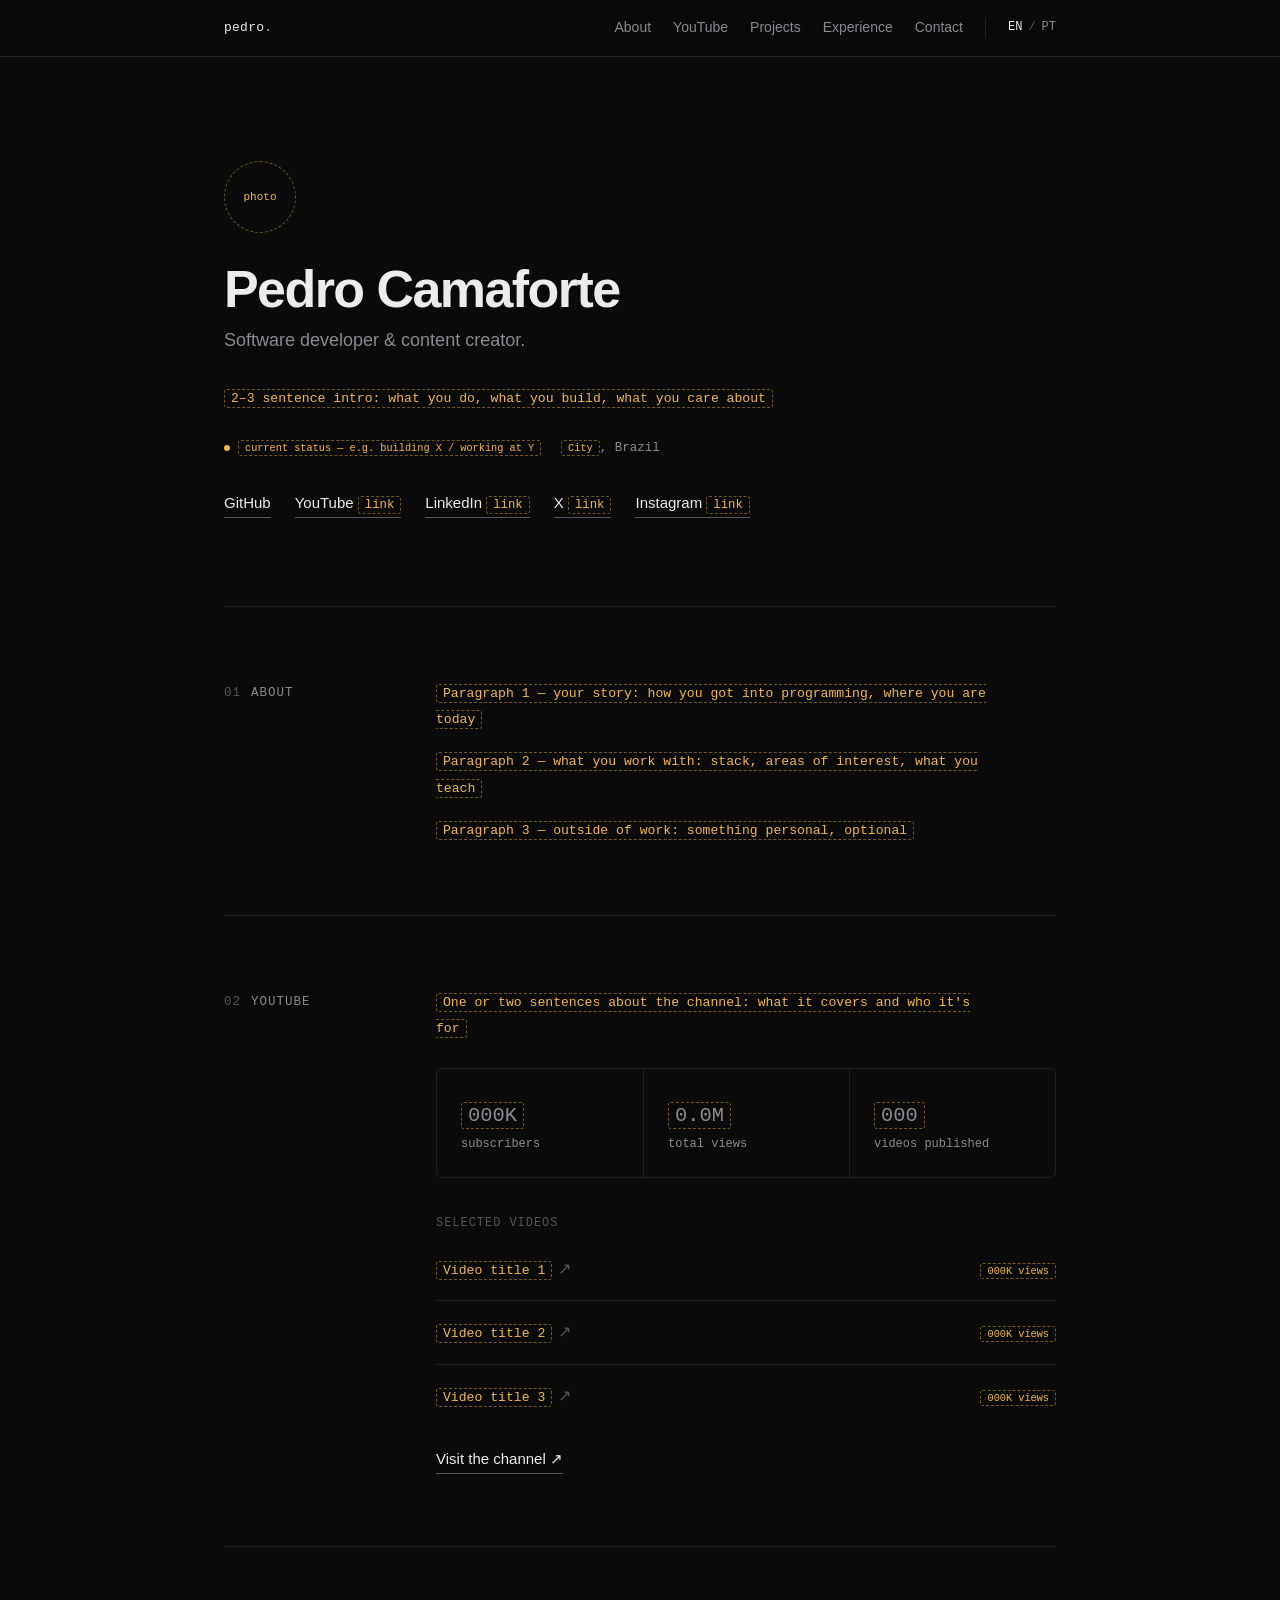
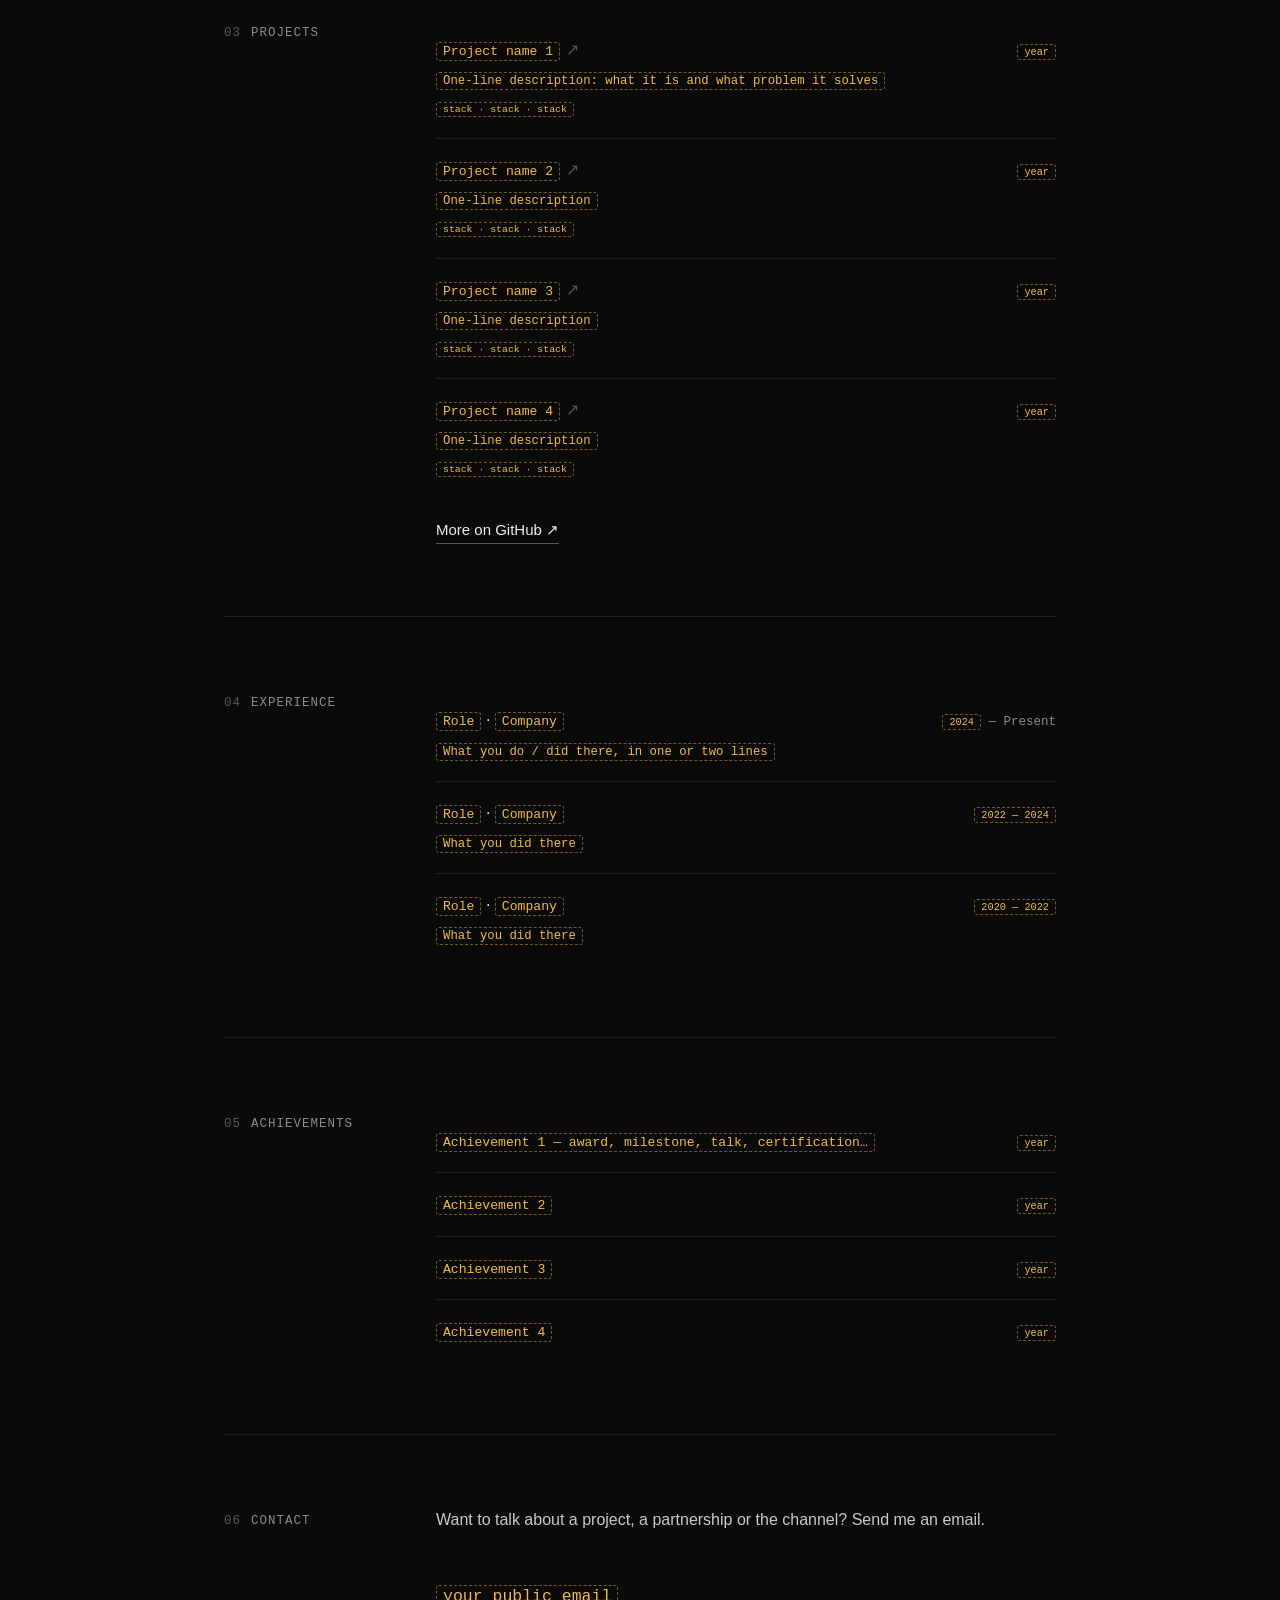
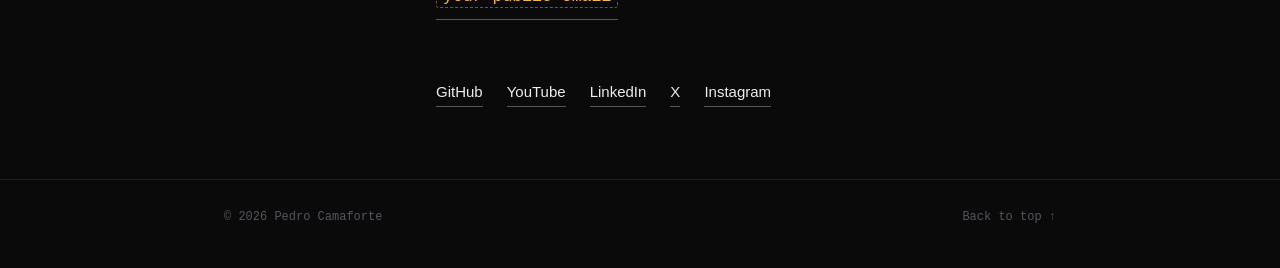
==== index.html @ e50ce489 "Add bilingual personal site skeleton (EN default, PT at /pt/) Static HTML + CSS, dark minimal theme," ====
<!doctype html>
<html lang="en">
<head>
  <meta charset="utf-8">
  <meta name="viewport" content="width=device-width, initial-scale=1">
  <script>
    // https://pedrocamaforte.com/?lang=pt  ->  /pt/
    if (new URLSearchParams(location.search).get('lang') === 'pt') location.replace('/pt/');
  </script>
  <title>Pedro Camaforte — Software developer &amp; content creator</title>
  <meta name="description" content="Pedro Camaforte — software developer and content creator. Projects, YouTube channel, experience and achievements.">
  <meta name="theme-color" content="#0a0a0b">
  <link rel="canonical" href="https://pedrocamaforte.com/">
  <link rel="alternate" hreflang="en" href="https://pedrocamaforte.com/">
  <link rel="alternate" hreflang="pt-BR" href="https://pedrocamaforte.com/pt/">
  <link rel="alternate" hreflang="x-default" href="https://pedrocamaforte.com/">
  <meta property="og:type" content="website">
  <meta property="og:url" content="https://pedrocamaforte.com/">
  <meta property="og:title" content="Pedro Camaforte">
  <meta property="og:description" content="Software developer and content creator.">
  <!-- TODO: og:image (1200x630) -> assets/og.png -->
  <link rel="icon" href="assets/favicon.svg" type="image/svg+xml">
  <link rel="stylesheet" href="assets/style.css">
</head>
<body>

<header class="site-header">
  <div class="wrap">
    <a class="brand" href="#top">pedro<span>.</span></a>
    <nav class="nav" aria-label="Main">
      <a href="#about">About</a>
      <a href="#youtube">YouTube</a>
      <a href="#projects">Projects</a>
      <a href="#experience">Experience</a>
      <a href="#contact">Contact</a>
      <span class="lang" aria-label="Language">
        <a href="./" aria-current="true" hreflang="en">EN</a>/<a href="pt/" hreflang="pt-BR" lang="pt-BR">PT</a>
      </span>
    </nav>
  </div>
</header>

<main class="wrap" id="top">

  <!-- ================= HERO ================= -->
  <section class="hero">
    <!-- TODO: trocar pelo <img class="avatar" src="assets/pedro.jpg" alt="Pedro Camaforte" width="72" height="72"> -->
    <div class="avatar ph-box" aria-hidden="true">photo</div>

    <h1>Pedro Camaforte</h1>
    <p class="role">Software developer &amp; content creator.</p>

    <div class="bio">
      <p><span class="ph">2–3 sentence intro: what you do, what you build, what you care about</span></p>
    </div>

    <p class="meta">
      <span><span class="dot"></span><span class="ph">current status — e.g. building X / working at Y</span></span>
      <span><span class="ph">City</span>, Brazil</span>
    </p>

    <p class="links">
      <a href="https://github.com/pedro-camaforte" rel="me noopener" target="_blank">GitHub</a>
      <a href="#" rel="me noopener" target="_blank">YouTube <span class="ph">link</span></a>
      <a href="#" rel="me noopener" target="_blank">LinkedIn <span class="ph">link</span></a>
      <a href="#" rel="me noopener" target="_blank">X <span class="ph">link</span></a>
      <a href="#" rel="me noopener" target="_blank">Instagram <span class="ph">link</span></a>
    </p>
  </section>

  <!-- ================= ABOUT ================= -->
  <section class="section" id="about">
    <h2><span class="n">01</span>About</h2>
    <div class="lead">
      <p><span class="ph">Paragraph 1 — your story: how you got into programming, where you are today</span></p>
      <p><span class="ph">Paragraph 2 — what you work with: stack, areas of interest, what you teach</span></p>
      <p><span class="ph">Paragraph 3 — outside of work: something personal, optional</span></p>
    </div>
  </section>

  <!-- ================= YOUTUBE ================= -->
  <section class="section" id="youtube">
    <h2><span class="n">02</span>YouTube</h2>
    <div>
      <p class="lead"><span class="ph">One or two sentences about the channel: what it covers and who it's for</span></p>

      <div class="stats">
        <div class="stat"><b><span class="ph">000K</span></b><span>subscribers</span></div>
        <div class="stat"><b><span class="ph">0.0M</span></b><span>total views</span></div>
        <div class="stat"><b><span class="ph">000</span></b><span>videos published</span></div>
      </div>

      <h3 class="sub">Selected videos</h3>
      <ul class="rows">
        <li><a class="row" href="#" target="_blank" rel="noopener">
          <span class="title"><span class="ph">Video title 1</span><span class="arrow">↗</span></span>
          <span class="side"><span class="ph">000K views</span></span>
        </a></li>
        <li><a class="row" href="#" target="_blank" rel="noopener">
          <span class="title"><span class="ph">Video title 2</span><span class="arrow">↗</span></span>
          <span class="side"><span class="ph">000K views</span></span>
        </a></li>
        <li><a class="row" href="#" target="_blank" rel="noopener">
          <span class="title"><span class="ph">Video title 3</span><span class="arrow">↗</span></span>
          <span class="side"><span class="ph">000K views</span></span>
        </a></li>
      </ul>

      <a class="more" href="#" target="_blank" rel="noopener">Visit the channel ↗</a>
    </div>
  </section>

  <!-- ================= PROJECTS ================= -->
  <section class="section" id="projects">
    <h2><span class="n">03</span>Projects</h2>
    <div>
      <ul class="rows">
        <li><a class="row" href="#" target="_blank" rel="noopener">
          <span class="title"><span class="ph">Project name 1</span><span class="arrow">↗</span></span>
          <span class="side"><span class="ph">year</span></span>
          <span class="desc"><span class="ph">One-line description: what it is and what problem it solves</span></span>
          <span class="tags"><span class="ph">stack · stack · stack</span></span>
        </a></li>
        <li><a class="row" href="#" target="_blank" rel="noopener">
          <span class="title"><span class="ph">Project name 2</span><span class="arrow">↗</span></span>
          <span class="side"><span class="ph">year</span></span>
          <span class="desc"><span class="ph">One-line description</span></span>
          <span class="tags"><span class="ph">stack · stack · stack</span></span>
        </a></li>
        <li><a class="row" href="#" target="_blank" rel="noopener">
          <span class="title"><span class="ph">Project name 3</span><span class="arrow">↗</span></span>
          <span class="side"><span class="ph">year</span></span>
          <span class="desc"><span class="ph">One-line description</span></span>
          <span class="tags"><span class="ph">stack · stack · stack</span></span>
        </a></li>
        <li><a class="row" href="#" target="_blank" rel="noopener">
          <span class="title"><span class="ph">Project name 4</span><span class="arrow">↗</span></span>
          <span class="side"><span class="ph">year</span></span>
          <span class="desc"><span class="ph">One-line description</span></span>
          <span class="tags"><span class="ph">stack · stack · stack</span></span>
        </a></li>
      </ul>

      <a class="more" href="https://github.com/pedro-camaforte" target="_blank" rel="noopener">More on GitHub ↗</a>
    </div>
  </section>

  <!-- ================= EXPERIENCE ================= -->
  <section class="section" id="experience">
    <h2><span class="n">04</span>Experience</h2>
    <ul class="rows">
      <li class="row">
        <span class="title"><span class="ph">Role</span> · <span class="ph">Company</span></span>
        <span class="side"><span class="ph">2024</span> — Present</span>
        <span class="desc"><span class="ph">What you do / did there, in one or two lines</span></span>
      </li>
      <li class="row">
        <span class="title"><span class="ph">Role</span> · <span class="ph">Company</span></span>
        <span class="side"><span class="ph">2022 — 2024</span></span>
        <span class="desc"><span class="ph">What you did there</span></span>
      </li>
      <li class="row">
        <span class="title"><span class="ph">Role</span> · <span class="ph">Company</span></span>
        <span class="side"><span class="ph">2020 — 2022</span></span>
        <span class="desc"><span class="ph">What you did there</span></span>
      </li>
    </ul>
  </section>

  <!-- ================= ACHIEVEMENTS ================= -->
  <section class="section" id="achievements">
    <h2><span class="n">05</span>Achievements</h2>
    <ul class="rows">
      <li class="row">
        <span class="title"><span class="ph">Achievement 1 — award, milestone, talk, certification…</span></span>
        <span class="side"><span class="ph">year</span></span>
      </li>
      <li class="row">
        <span class="title"><span class="ph">Achievement 2</span></span>
        <span class="side"><span class="ph">year</span></span>
      </li>
      <li class="row">
        <span class="title"><span class="ph">Achievement 3</span></span>
        <span class="side"><span class="ph">year</span></span>
      </li>
      <li class="row">
        <span class="title"><span class="ph">Achievement 4</span></span>
        <span class="side"><span class="ph">year</span></span>
      </li>
    </ul>
  </section>

  <!-- ================= CONTACT ================= -->
  <section class="section" id="contact">
    <h2><span class="n">06</span>Contact</h2>
    <div>
      <p class="lead">Want to talk about a project, a partnership or the channel? Send me an email.</p>
      <a class="email" href="mailto:"><span class="ph">your public email</span></a>
      <p class="links">
        <a href="https://github.com/pedro-camaforte" rel="me noopener" target="_blank">GitHub</a>
        <a href="#" rel="me noopener" target="_blank">YouTube</a>
        <a href="#" rel="me noopener" target="_blank">LinkedIn</a>
        <a href="#" rel="me noopener" target="_blank">X</a>
        <a href="#" rel="me noopener" target="_blank">Instagram</a>
      </p>
    </div>
  </section>

</main>

<footer class="site-footer">
  <div class="wrap">
    <span>© 2026 Pedro Camaforte</span>
    <span><a href="#top">Back to top ↑</a></span>
  </div>
</footer>

</body>
</html>
---- assets/style.css ----
/* pedrocamaforte.com — folha de estilo única, sem dependências */

:root {
  --bg: #0a0a0b;
  --fg: #ececec;
  --muted: #8a8a90;
  --faint: #55555b;
  --line: #1f1f23;
  --accent: #f2b84b;
  --sans: -apple-system, BlinkMacSystemFont, "Segoe UI", Inter, Roboto, "Helvetica Neue", Arial, sans-serif;
  --mono: ui-monospace, "SF Mono", "Cascadia Code", "JetBrains Mono", Menlo, Consolas, monospace;
}

*,
*::before,
*::after { box-sizing: border-box; }

html { scroll-behavior: smooth; scroll-padding-top: 80px; }
@media (prefers-reduced-motion: reduce) { html { scroll-behavior: auto; } }

body {
  margin: 0;
  background: var(--bg);
  color: var(--fg);
  font-family: var(--sans);
  font-size: 16px;
  line-height: 1.65;
  -webkit-font-smoothing: antialiased;
  text-rendering: optimizeLegibility;
}

::selection { background: var(--accent); color: #000; }

a { color: inherit; text-decoration: none; }
a:focus-visible { outline: 1px solid var(--accent); outline-offset: 4px; border-radius: 2px; }

p { margin: 0 0 1em; }
p:last-child { margin-bottom: 0; }

.wrap { max-width: 880px; margin: 0 auto; padding: 0 24px; }

/* ---------- Header ---------- */

.site-header {
  position: sticky;
  top: 0;
  z-index: 10;
  background: rgba(10, 10, 11, 0.85);
  backdrop-filter: blur(10px);
  -webkit-backdrop-filter: blur(10px);
  border-bottom: 1px solid var(--line);
}

.site-header .wrap {
  display: flex;
  align-items: center;
  justify-content: space-between;
  gap: 24px;
  height: 56px;
}

.brand { font-family: var(--mono); font-size: 13px; letter-spacing: 0.02em; }
.brand span { color: var(--accent); }

.nav { display: flex; align-items: center; gap: 22px; font-size: 14px; color: var(--muted); }
.nav a { transition: color 0.15s; }
.nav a:hover { color: var(--fg); }

.lang {
  display: flex;
  gap: 6px;
  font-family: var(--mono);
  font-size: 12px;
  color: var(--faint);
  padding-left: 22px;
  border-left: 1px solid var(--line);
}
.lang a { color: var(--muted); }
.lang a[aria-current="true"] { color: var(--fg); }

/* ---------- Hero ---------- */

.hero { padding: 104px 0 88px; }

.avatar {
  width: 72px;
  height: 72px;
  border-radius: 50%;
  object-fit: cover;
  margin-bottom: 28px;
  display: block;
}
.avatar.ph-box { border-radius: 50%; }

.hero h1 {
  margin: 0 0 8px;
  font-size: clamp(34px, 6vw, 52px);
  font-weight: 600;
  line-height: 1.1;
  letter-spacing: -0.03em;
}

.hero .role { font-size: 18px; color: var(--muted); margin-bottom: 28px; }
.hero .bio { max-width: 560px; color: #c9c9cd; }

.meta {
  margin-top: 28px;
  font-family: var(--mono);
  font-size: 12.5px;
  color: var(--muted);
  display: flex;
  flex-wrap: wrap;
  gap: 8px 20px;
}
.meta .dot {
  display: inline-block;
  width: 6px;
  height: 6px;
  border-radius: 50%;
  background: var(--accent);
  margin-right: 8px;
  vertical-align: middle;
}

.links { margin-top: 32px; display: flex; flex-wrap: wrap; gap: 8px 24px; font-size: 15px; }
.links a { border-bottom: 1px solid var(--faint); padding-bottom: 1px; transition: border-color 0.15s, color 0.15s; }
.links a:hover { color: var(--accent); border-color: var(--accent); }

/* ---------- Sections ---------- */

.section {
  display: grid;
  grid-template-columns: 180px 1fr;
  gap: 32px;
  padding: 72px 0;
  border-top: 1px solid var(--line);
}

.section > h2 {
  margin: 4px 0 0;
  font-family: var(--mono);
  font-size: 12.5px;
  font-weight: 400;
  letter-spacing: 0.08em;
  text-transform: uppercase;
  color: var(--muted);
}
.section > h2 .n { color: var(--faint); margin-right: 10px; }

.lead { color: #c9c9cd; max-width: 560px; }

/* ---------- Stats (YouTube) ---------- */

.stats {
  display: grid;
  grid-template-columns: repeat(3, 1fr);
  border: 1px solid var(--line);
  border-radius: 6px;
  margin: 28px 0 36px;
}
.stat { padding: 22px 24px; border-left: 1px solid var(--line); }
.stat:first-child { border-left: 0; }
.stat b {
  display: block;
  font-size: 34px;
  font-weight: 600;
  line-height: 1.1;
  letter-spacing: -0.02em;
  font-variant-numeric: tabular-nums;
}
.stat span { font-family: var(--mono); font-size: 12px; color: var(--muted); }

.sub {
  margin: 0 0 4px;
  font-family: var(--mono);
  font-size: 12px;
  font-weight: 400;
  color: var(--faint);
  text-transform: uppercase;
  letter-spacing: 0.08em;
}

/* ---------- Rows (listas) ---------- */

.rows { list-style: none; margin: 0; padding: 0; }

.row {
  display: grid;
  grid-template-columns: 1fr auto;
  gap: 4px 24px;
  align-items: baseline;
  padding: 18px 0;
  border-bottom: 1px solid var(--line);
}
.rows > li:last-child .row,
.rows > li.row:last-child { border-bottom: 0; }

.row .title { font-weight: 500; transition: color 0.15s; }
.row .side { font-family: var(--mono); font-size: 12.5px; color: var(--muted); white-space: nowrap; }
.row .desc { grid-column: 1 / -1; color: var(--muted); font-size: 15px; max-width: 540px; }
.row .tags { grid-column: 1 / -1; font-family: var(--mono); font-size: 12px; color: var(--faint); margin-top: 4px; }

a.row:hover .title { color: var(--accent); }
a.row .arrow { display: inline-block; margin-left: 6px; color: var(--faint); transition: transform 0.15s, color 0.15s; }
a.row:hover .arrow { transform: translate(2px, -2px); color: var(--accent); }

.more { display: inline-block; margin-top: 20px; font-size: 15px; border-bottom: 1px solid var(--faint); padding-bottom: 1px; transition: border-color 0.15s, color 0.15s; }
.more:hover { color: var(--accent); border-color: var(--accent); }

/* ---------- Contact ---------- */

.email {
  display: inline-block;
  font-size: clamp(22px, 4vw, 30px);
  font-weight: 500;
  letter-spacing: -0.02em;
  margin: 20px 0 28px;
  border-bottom: 1px solid var(--faint);
  transition: border-color 0.15s, color 0.15s;
}
.email:hover { color: var(--accent); border-color: var(--accent); }

/* ---------- Footer ---------- */

.site-footer {
  border-top: 1px solid var(--line);
  padding: 28px 0 40px;
  font-family: var(--mono);
  font-size: 12px;
  color: var(--faint);
}
.site-footer .wrap { display: flex; justify-content: space-between; gap: 16px; flex-wrap: wrap; }
.site-footer a:hover { color: var(--fg); }

/* ---------- Placeholders (remover quando o conteúdo real entrar) ---------- */

.ph {
  font-family: var(--mono);
  font-size: 0.82em;
  color: var(--accent);
  border: 1px dashed rgba(242, 184, 75, 0.45);
  border-radius: 3px;
  padding: 1px 6px;
  font-weight: 400;
  letter-spacing: 0;
  white-space: normal;
}
.stat b .ph { font-size: 0.6em; }
.hero h1 .ph, .email .ph { font-size: 0.55em; vertical-align: middle; }

.ph-box {
  display: flex;
  align-items: center;
  justify-content: center;
  border: 1px dashed rgba(242, 184, 75, 0.45);
  color: var(--accent);
  font-family: var(--mono);
  font-size: 11px;
}

/* ---------- 404 ---------- */

.notfound { min-height: 70vh; display: flex; flex-direction: column; justify-content: center; }
.notfound h1 { font-size: 52px; margin: 0 0 8px; letter-spacing: -0.03em; }
.notfound p { color: var(--muted); }

/* ---------- Responsive ---------- */

@media (max-width: 720px) {
  .nav > a { display: none; }
  .lang { border-left: 0; padding-left: 0; }
  .hero { padding: 64px 0 56px; }
  .section { grid-template-columns: 1fr; gap: 20px; padding: 52px 0; }
  .stats { grid-template-columns: 1fr; }
  .stat { border-left: 0; border-top: 1px solid var(--line); padding: 18px 20px; }
  .stat:first-child { border-top: 0; }
  .row .side { white-space: normal; }
}
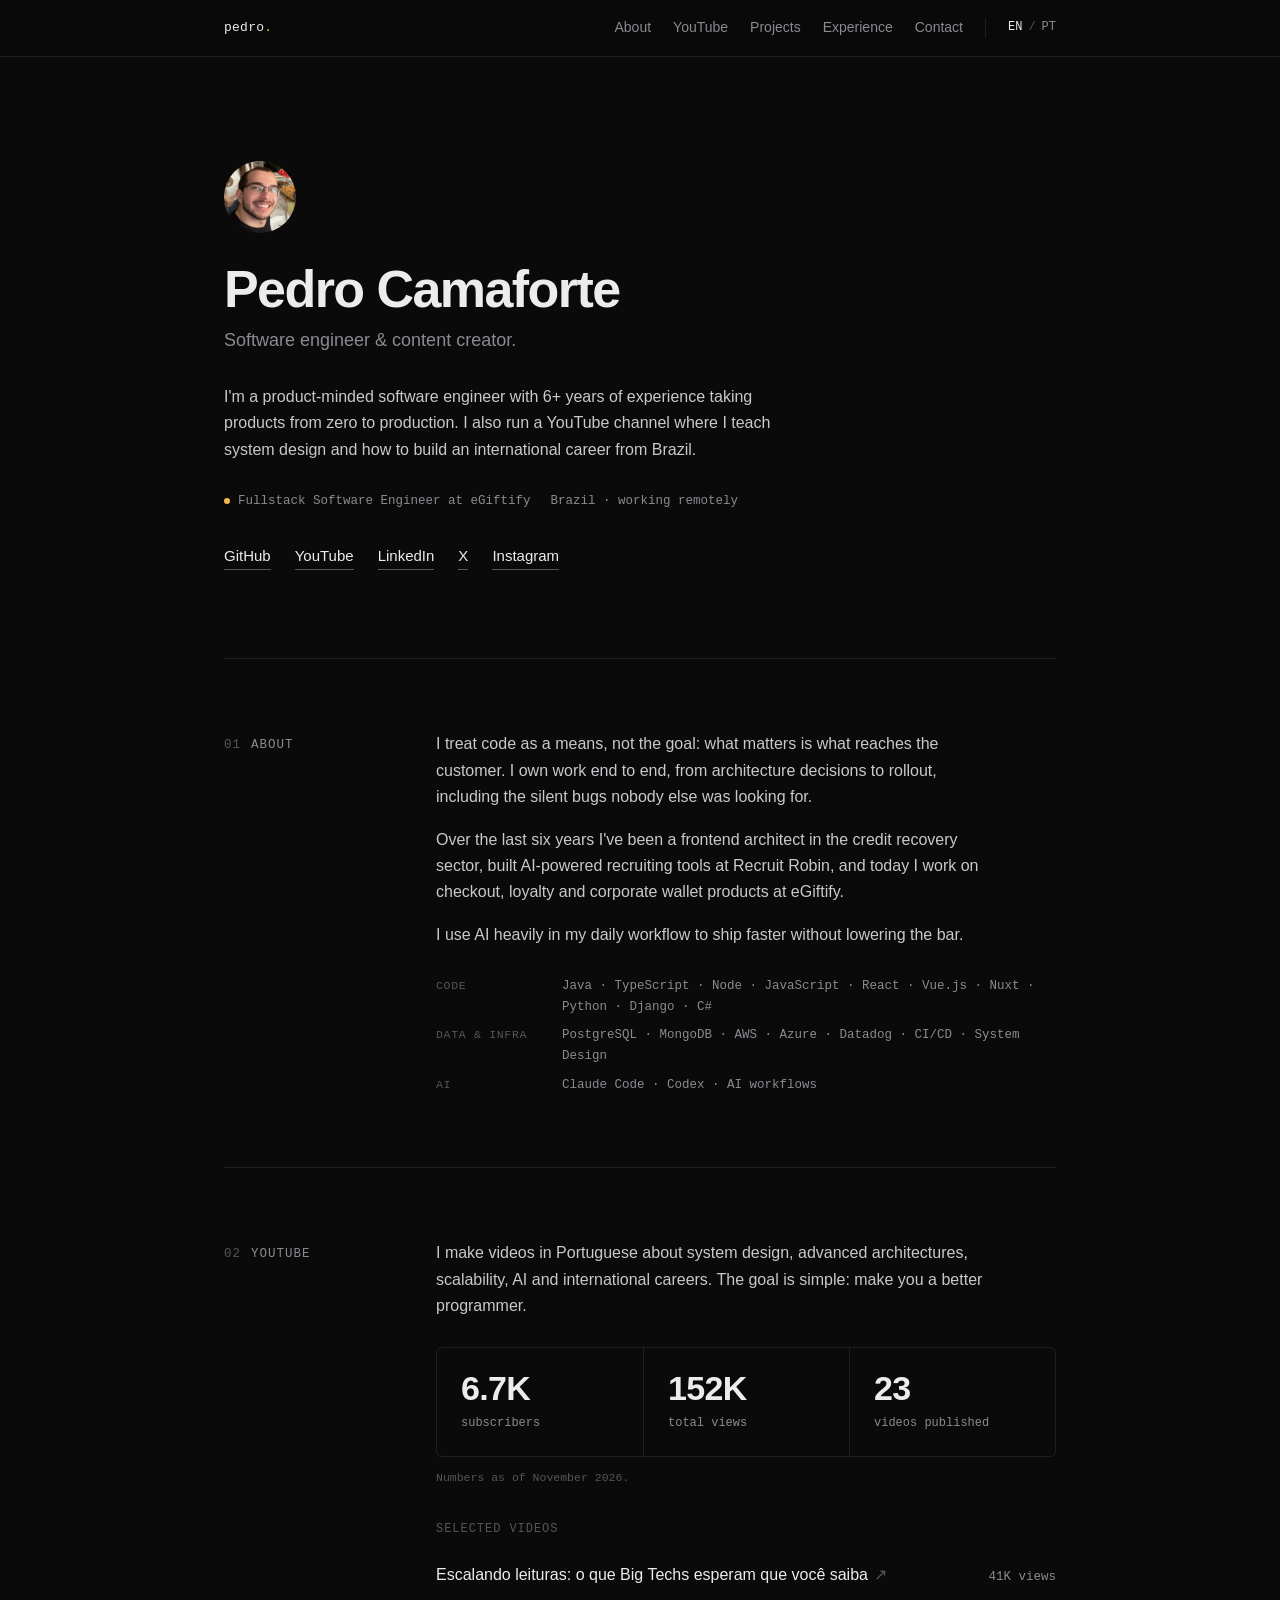
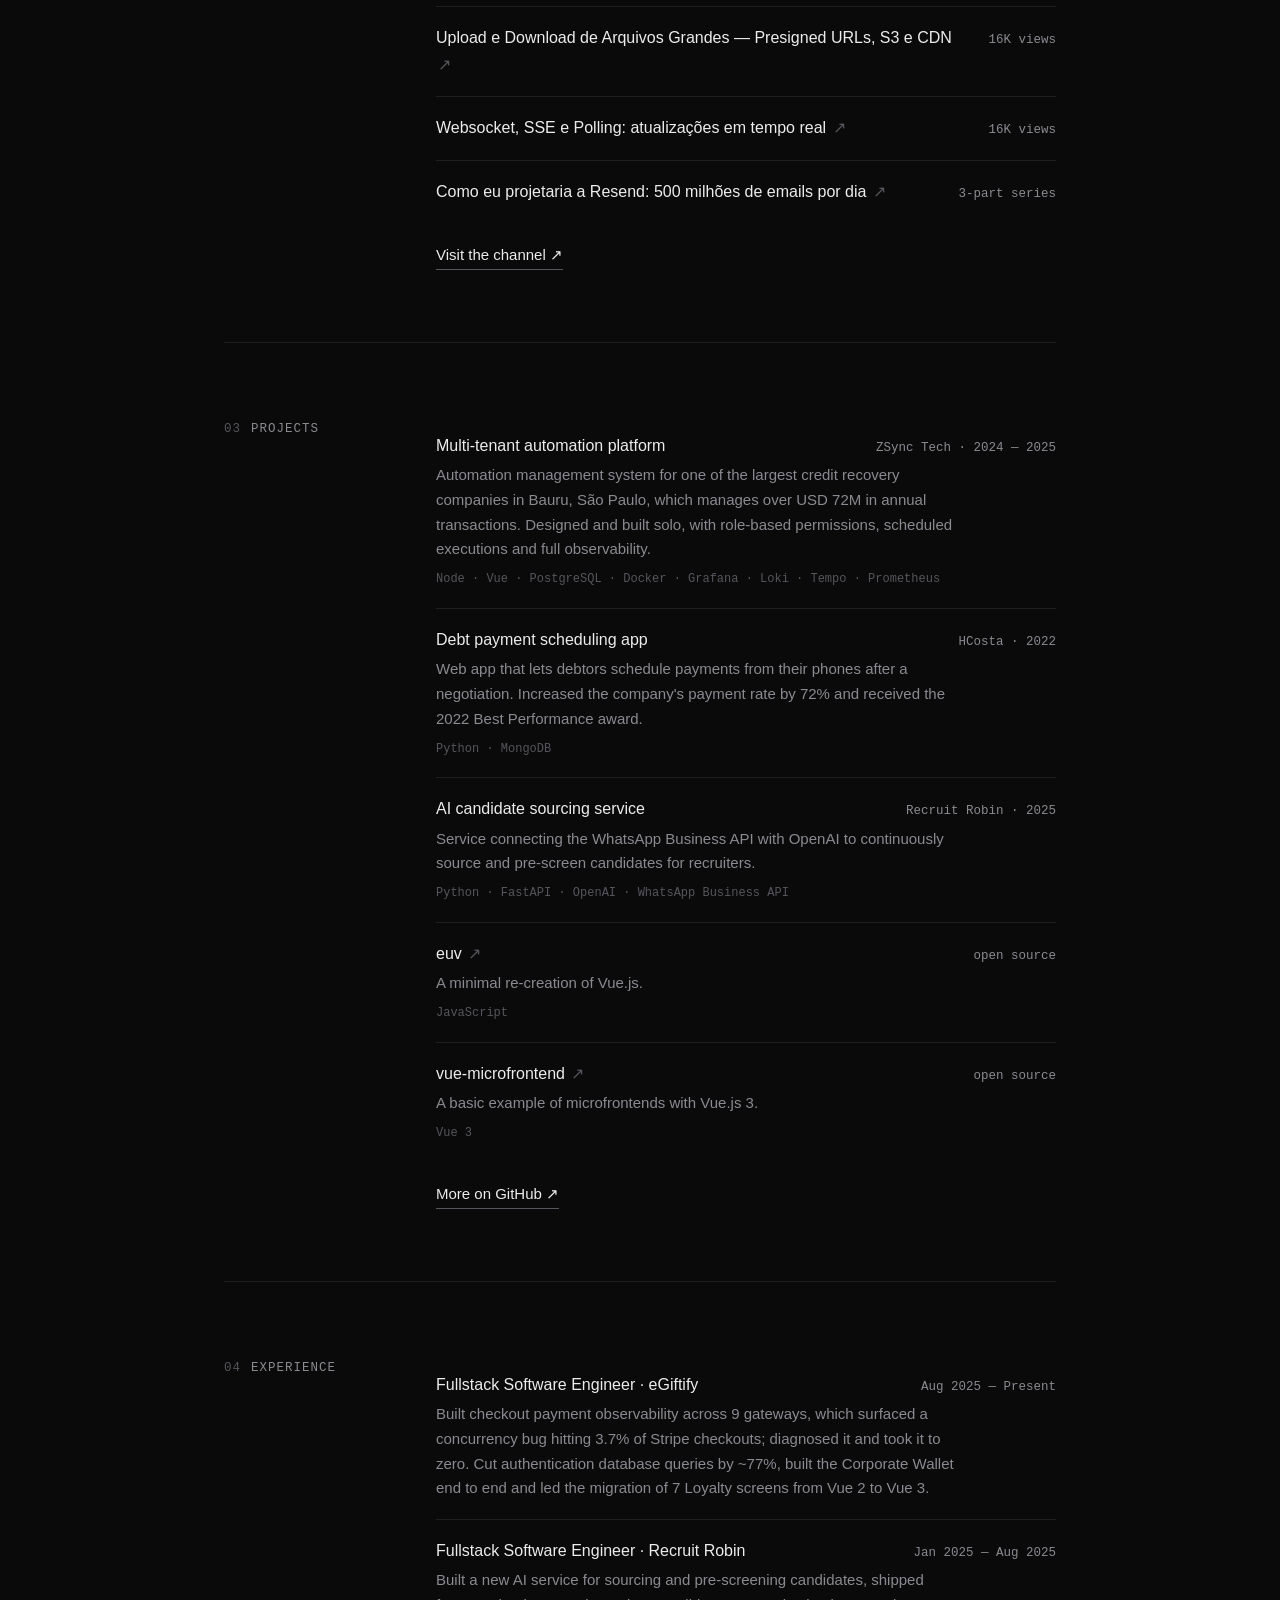
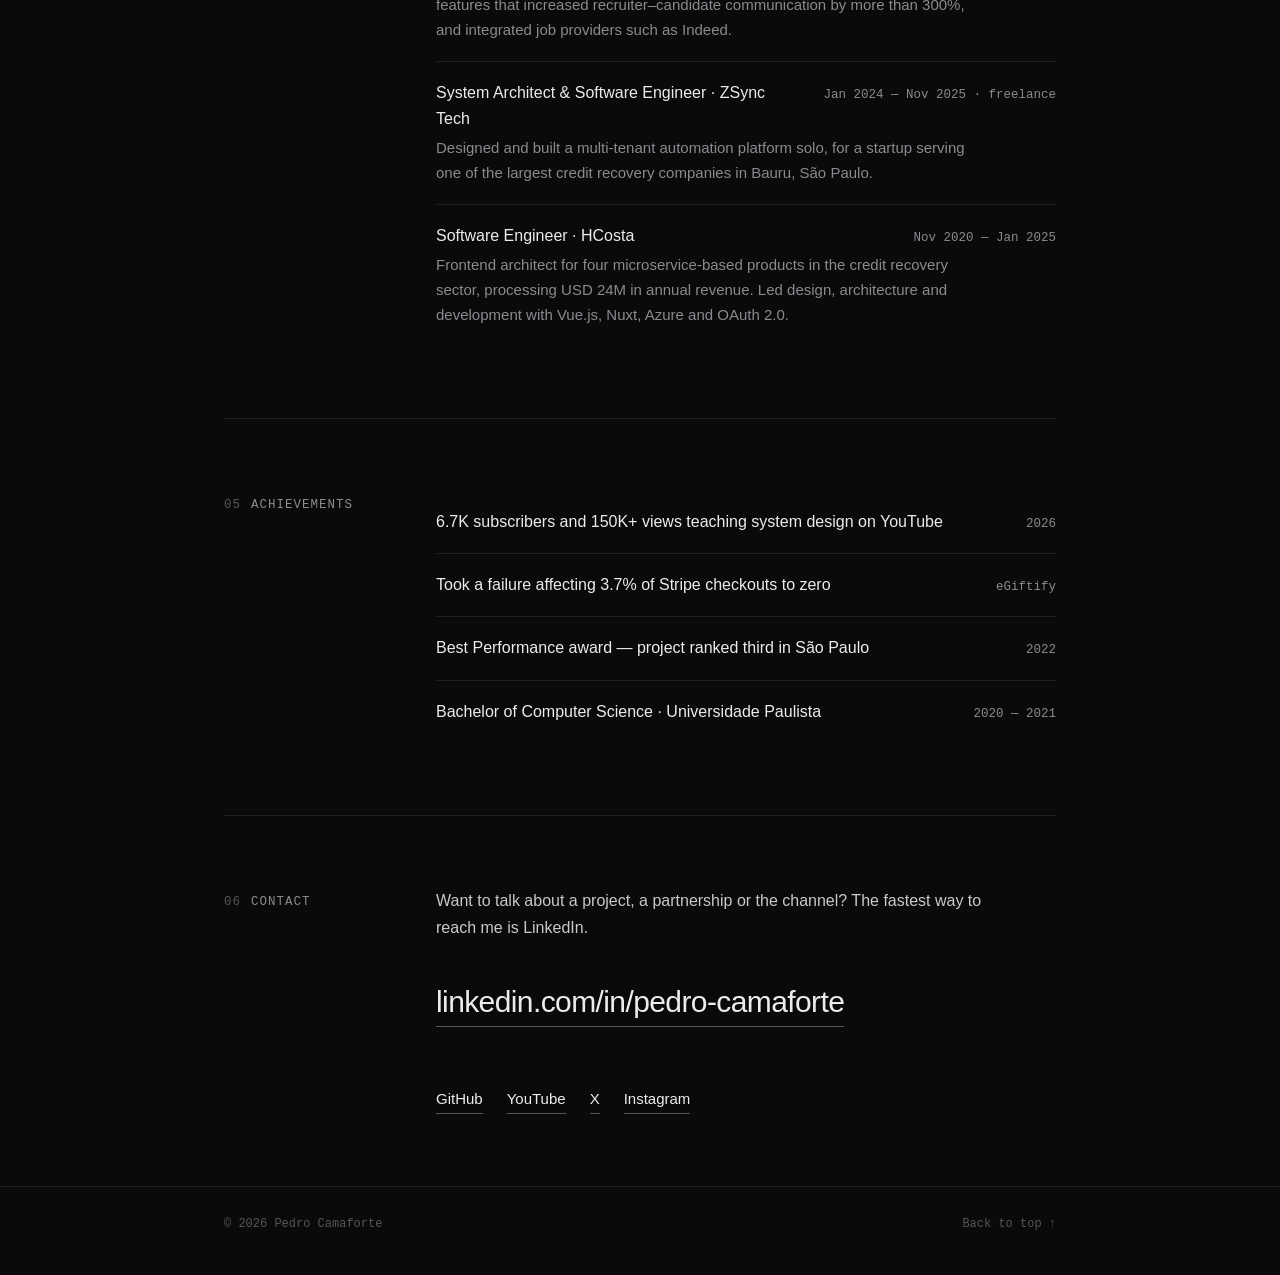
==== commit 15eee5c9: "Fill in real content: bio, experience, projects, YouTube stats, photo Content sourced from resume an" ====
--- a/index.html
+++ b/index.html
@@ -7,8 +7,8 @@
     // https://pedrocamaforte.com/?lang=pt  ->  /pt/
     if (new URLSearchParams(location.search).get('lang') === 'pt') location.replace('/pt/');
   </script>
-  <title>Pedro Camaforte — Software developer &amp; content creator</title>
-  <meta name="description" content="Pedro Camaforte — software developer and content creator. Projects, YouTube channel, experience and achievements.">
+  <title>Pedro Camaforte — Software engineer &amp; content creator</title>
+  <meta name="description" content="Pedro Camaforte — product-minded software engineer with 6+ years of experience and creator of a YouTube channel about system design and international careers.">
   <meta name="theme-color" content="#0a0a0b">
   <link rel="canonical" href="https://pedrocamaforte.com/">
   <link rel="alternate" hreflang="en" href="https://pedrocamaforte.com/">
@@ -17,10 +17,27 @@
   <meta property="og:type" content="website">
   <meta property="og:url" content="https://pedrocamaforte.com/">
   <meta property="og:title" content="Pedro Camaforte">
-  <meta property="og:description" content="Software developer and content creator.">
-  <!-- TODO: og:image (1200x630) -> assets/og.png -->
+  <meta property="og:description" content="Software engineer and content creator. System design, scalability and international careers.">
+  <meta property="og:image" content="https://pedrocamaforte.com/assets/pedro.jpg">
   <link rel="icon" href="assets/favicon.svg" type="image/svg+xml">
   <link rel="stylesheet" href="assets/style.css">
+  <script type="application/ld+json">
+  {
+    "@context": "https://schema.org",
+    "@type": "Person",
+    "name": "Pedro Camaforte",
+    "url": "https://pedrocamaforte.com/",
+    "image": "https://pedrocamaforte.com/assets/pedro.jpg",
+    "jobTitle": "Software Engineer",
+    "sameAs": [
+      "https://github.com/pedro-camaforte",
+      "https://www.youtube.com/@pedrocamaforte",
+      "https://www.linkedin.com/in/pedro-camaforte/",
+      "https://x.com/pedro_camaforte",
+      "https://www.instagram.com/pedrocamaforte/"
+    ]
+  }
+  </script>
 </head>
 <body>
 
@@ -44,37 +61,47 @@
 
   <!-- ================= HERO ================= -->
   <section class="hero">
-    <!-- TODO: trocar pelo <img class="avatar" src="assets/pedro.jpg" alt="Pedro Camaforte" width="72" height="72"> -->
-    <div class="avatar ph-box" aria-hidden="true">photo</div>
+    <img class="avatar" src="assets/pedro.jpg" alt="Pedro Camaforte" width="72" height="72">
 
     <h1>Pedro Camaforte</h1>
-    <p class="role">Software developer &amp; content creator.</p>
+    <p class="role">Software engineer &amp; content creator.</p>
 
     <div class="bio">
-      <p><span class="ph">2–3 sentence intro: what you do, what you build, what you care about</span></p>
+      <p>I'm a product-minded software engineer with 6+ years of experience taking products from zero to production. I also run a YouTube channel where I teach system design and how to build an international career from Brazil.</p>
     </div>
 
     <p class="meta">
-      <span><span class="dot"></span><span class="ph">current status — e.g. building X / working at Y</span></span>
-      <span><span class="ph">City</span>, Brazil</span>
+      <span><span class="dot"></span>Fullstack Software Engineer at eGiftify</span>
+      <span>Brazil · working remotely</span>
     </p>
 
     <p class="links">
       <a href="https://github.com/pedro-camaforte" rel="me noopener" target="_blank">GitHub</a>
-      <a href="#" rel="me noopener" target="_blank">YouTube <span class="ph">link</span></a>
-      <a href="#" rel="me noopener" target="_blank">LinkedIn <span class="ph">link</span></a>
-      <a href="#" rel="me noopener" target="_blank">X <span class="ph">link</span></a>
-      <a href="#" rel="me noopener" target="_blank">Instagram <span class="ph">link</span></a>
+      <a href="https://www.youtube.com/@pedrocamaforte" rel="me noopener" target="_blank">YouTube</a>
+      <a href="https://www.linkedin.com/in/pedro-camaforte/" rel="me noopener" target="_blank">LinkedIn</a>
+      <a href="https://x.com/pedro_camaforte" rel="me noopener" target="_blank">X</a>
+      <a href="https://www.instagram.com/pedrocamaforte/" rel="me noopener" target="_blank">Instagram</a>
     </p>
   </section>
 
   <!-- ================= ABOUT ================= -->
   <section class="section" id="about">
     <h2><span class="n">01</span>About</h2>
-    <div class="lead">
-      <p><span class="ph">Paragraph 1 — your story: how you got into programming, where you are today</span></p>
-      <p><span class="ph">Paragraph 2 — what you work with: stack, areas of interest, what you teach</span></p>
-      <p><span class="ph">Paragraph 3 — outside of work: something personal, optional</span></p>
+    <div>
+      <div class="lead">
+        <p>I treat code as a means, not the goal: what matters is what reaches the customer. I own work end to end, from architecture decisions to rollout, including the silent bugs nobody else was looking for.</p>
+        <p>Over the last six years I've been a frontend architect in the credit recovery sector, built AI-powered recruiting tools at Recruit Robin, and today I work on checkout, loyalty and corporate wallet products at eGiftify.</p>
+        <p>I use AI heavily in my daily workflow to ship faster without lowering the bar.</p>
+      </div>
+
+      <dl class="stack">
+        <dt>Code</dt>
+        <dd>Java · TypeScript · Node · JavaScript · React · Vue.js · Nuxt · Python · Django · C#</dd>
+        <dt>Data &amp; infra</dt>
+        <dd>PostgreSQL · MongoDB · AWS · Azure · Datadog · CI/CD · System Design</dd>
+        <dt>AI</dt>
+        <dd>Claude Code · Codex · AI workflows</dd>
+      </dl>
     </div>
   </section>
 
@@ -82,31 +109,36 @@
   <section class="section" id="youtube">
     <h2><span class="n">02</span>YouTube</h2>
     <div>
-      <p class="lead"><span class="ph">One or two sentences about the channel: what it covers and who it's for</span></p>
+      <p class="lead">I make videos in Portuguese about system design, advanced architectures, scalability, AI and international careers. The goal is simple: make you a better programmer.</p>
 
       <div class="stats">
-        <div class="stat"><b><span class="ph">000K</span></b><span>subscribers</span></div>
-        <div class="stat"><b><span class="ph">0.0M</span></b><span>total views</span></div>
-        <div class="stat"><b><span class="ph">000</span></b><span>videos published</span></div>
+        <div class="stat"><b>6.7K</b><span>subscribers</span></div>
+        <div class="stat"><b>152K</b><span>total views</span></div>
+        <div class="stat"><b>23</b><span>videos published</span></div>
       </div>
+      <p class="note">Numbers as of November 2026.</p>
 
       <h3 class="sub">Selected videos</h3>
       <ul class="rows">
-        <li><a class="row" href="#" target="_blank" rel="noopener">
-          <span class="title"><span class="ph">Video title 1</span><span class="arrow">↗</span></span>
-          <span class="side"><span class="ph">000K views</span></span>
-        </a></li>
-        <li><a class="row" href="#" target="_blank" rel="noopener">
-          <span class="title"><span class="ph">Video title 2</span><span class="arrow">↗</span></span>
-          <span class="side"><span class="ph">000K views</span></span>
-        </a></li>
-        <li><a class="row" href="#" target="_blank" rel="noopener">
-          <span class="title"><span class="ph">Video title 3</span><span class="arrow">↗</span></span>
-          <span class="side"><span class="ph">000K views</span></span>
+        <li><a class="row" href="https://www.youtube.com/watch?v=buCUs7Jx2to" target="_blank" rel="noopener" lang="pt-BR">
+          <span class="title">Escalando leituras: o que Big Techs esperam que você saiba&nbsp;<span class="arrow">↗</span></span>
+          <span class="side">41K views</span>
+        </a></li>
+        <li><a class="row" href="https://www.youtube.com/watch?v=hUps0HGA12Q" target="_blank" rel="noopener" lang="pt-BR">
+          <span class="title">Upload e Download de Arquivos Grandes — Presigned URLs, S3 e CDN&nbsp;<span class="arrow">↗</span></span>
+          <span class="side">16K views</span>
+        </a></li>
+        <li><a class="row" href="https://www.youtube.com/watch?v=KSCKg_ygFI4" target="_blank" rel="noopener" lang="pt-BR">
+          <span class="title">Websocket, SSE e Polling: atualizações em tempo real&nbsp;<span class="arrow">↗</span></span>
+          <span class="side">16K views</span>
+        </a></li>
+        <li><a class="row" href="https://www.youtube.com/watch?v=Y3wrwPSWxHI" target="_blank" rel="noopener" lang="pt-BR">
+          <span class="title">Como eu projetaria a Resend: 500 milhões de emails por dia&nbsp;<span class="arrow">↗</span></span>
+          <span class="side">3-part series</span>
         </a></li>
       </ul>
 
-      <a class="more" href="#" target="_blank" rel="noopener">Visit the channel ↗</a>
+      <a class="more" href="https://www.youtube.com/@pedrocamaforte" target="_blank" rel="noopener">Visit the channel ↗</a>
     </div>
   </section>
 
@@ -115,29 +147,35 @@
     <h2><span class="n">03</span>Projects</h2>
     <div>
       <ul class="rows">
-        <li><a class="row" href="#" target="_blank" rel="noopener">
-          <span class="title"><span class="ph">Project name 1</span><span class="arrow">↗</span></span>
-          <span class="side"><span class="ph">year</span></span>
-          <span class="desc"><span class="ph">One-line description: what it is and what problem it solves</span></span>
-          <span class="tags"><span class="ph">stack · stack · stack</span></span>
-        </a></li>
-        <li><a class="row" href="#" target="_blank" rel="noopener">
-          <span class="title"><span class="ph">Project name 2</span><span class="arrow">↗</span></span>
-          <span class="side"><span class="ph">year</span></span>
-          <span class="desc"><span class="ph">One-line description</span></span>
-          <span class="tags"><span class="ph">stack · stack · stack</span></span>
-        </a></li>
-        <li><a class="row" href="#" target="_blank" rel="noopener">
-          <span class="title"><span class="ph">Project name 3</span><span class="arrow">↗</span></span>
-          <span class="side"><span class="ph">year</span></span>
-          <span class="desc"><span class="ph">One-line description</span></span>
-          <span class="tags"><span class="ph">stack · stack · stack</span></span>
-        </a></li>
-        <li><a class="row" href="#" target="_blank" rel="noopener">
-          <span class="title"><span class="ph">Project name 4</span><span class="arrow">↗</span></span>
-          <span class="side"><span class="ph">year</span></span>
-          <span class="desc"><span class="ph">One-line description</span></span>
-          <span class="tags"><span class="ph">stack · stack · stack</span></span>
+        <li class="row">
+          <span class="title">Multi-tenant automation platform</span>
+          <span class="side">ZSync Tech · 2024 — 2025</span>
+          <span class="desc">Automation management system for one of the largest credit recovery companies in Bauru, São Paulo, which manages over USD 72M in annual transactions. Designed and built solo, with role-based permissions, scheduled executions and full observability.</span>
+          <span class="tags">Node · Vue · PostgreSQL · Docker · Grafana · Loki · Tempo · Prometheus</span>
+        </li>
+        <li class="row">
+          <span class="title">Debt payment scheduling app</span>
+          <span class="side">HCosta · 2022</span>
+          <span class="desc">Web app that lets debtors schedule payments from their phones after a negotiation. Increased the company's payment rate by 72% and received the 2022 Best Performance award.</span>
+          <span class="tags">Python · MongoDB</span>
+        </li>
+        <li class="row">
+          <span class="title">AI candidate sourcing service</span>
+          <span class="side">Recruit Robin · 2025</span>
+          <span class="desc">Service connecting the WhatsApp Business API with OpenAI to continuously source and pre-screen candidates for recruiters.</span>
+          <span class="tags">Python · FastAPI · OpenAI · WhatsApp Business API</span>
+        </li>
+        <li><a class="row" href="https://github.com/pedro-camaforte/euv" target="_blank" rel="noopener">
+          <span class="title">euv&nbsp;<span class="arrow">↗</span></span>
+          <span class="side">open source</span>
+          <span class="desc">A minimal re-creation of Vue.js.</span>
+          <span class="tags">JavaScript</span>
+        </a></li>
+        <li><a class="row" href="https://github.com/pedro-camaforte/vue-microfrontend" target="_blank" rel="noopener">
+          <span class="title">vue-microfrontend&nbsp;<span class="arrow">↗</span></span>
+          <span class="side">open source</span>
+          <span class="desc">A basic example of microfrontends with Vue.js 3.</span>
+          <span class="tags">Vue 3</span>
         </a></li>
       </ul>
 
@@ -150,19 +188,24 @@
     <h2><span class="n">04</span>Experience</h2>
     <ul class="rows">
       <li class="row">
-        <span class="title"><span class="ph">Role</span> · <span class="ph">Company</span></span>
-        <span class="side"><span class="ph">2024</span> — Present</span>
-        <span class="desc"><span class="ph">What you do / did there, in one or two lines</span></span>
-      </li>
-      <li class="row">
-        <span class="title"><span class="ph">Role</span> · <span class="ph">Company</span></span>
-        <span class="side"><span class="ph">2022 — 2024</span></span>
-        <span class="desc"><span class="ph">What you did there</span></span>
-      </li>
-      <li class="row">
-        <span class="title"><span class="ph">Role</span> · <span class="ph">Company</span></span>
-        <span class="side"><span class="ph">2020 — 2022</span></span>
-        <span class="desc"><span class="ph">What you did there</span></span>
+        <span class="title">Fullstack Software Engineer · eGiftify</span>
+        <span class="side">Aug 2025 — Present</span>
+        <span class="desc">Built checkout payment observability across 9 gateways, which surfaced a concurrency bug hitting 3.7% of Stripe checkouts; diagnosed it and took it to zero. Cut authentication database queries by ~77%, built the Corporate Wallet end to end and led the migration of 7 Loyalty screens from Vue 2 to Vue 3.</span>
+      </li>
+      <li class="row">
+        <span class="title">Fullstack Software Engineer · Recruit Robin</span>
+        <span class="side">Jan 2025 — Aug 2025</span>
+        <span class="desc">Built a new AI service for sourcing and pre-screening candidates, shipped features that increased recruiter–candidate communication by more than 300%, and integrated job providers such as Indeed.</span>
+      </li>
+      <li class="row">
+        <span class="title">System Architect &amp; Software Engineer · ZSync Tech</span>
+        <span class="side">Jan 2024 — Nov 2025 · freelance</span>
+        <span class="desc">Designed and built a multi-tenant automation platform solo, for a startup serving one of the largest credit recovery companies in Bauru, São Paulo.</span>
+      </li>
+      <li class="row">
+        <span class="title">Software Engineer · HCosta</span>
+        <span class="side">Nov 2020 — Jan 2025</span>
+        <span class="desc">Frontend architect for four microservice-based products in the credit recovery sector, processing USD 24M in annual revenue. Led design, architecture and development with Vue.js, Nuxt, Azure and OAuth 2.0.</span>
       </li>
     </ul>
   </section>
@@ -172,20 +215,20 @@
     <h2><span class="n">05</span>Achievements</h2>
     <ul class="rows">
       <li class="row">
-        <span class="title"><span class="ph">Achievement 1 — award, milestone, talk, certification…</span></span>
-        <span class="side"><span class="ph">year</span></span>
-      </li>
-      <li class="row">
-        <span class="title"><span class="ph">Achievement 2</span></span>
-        <span class="side"><span class="ph">year</span></span>
-      </li>
-      <li class="row">
-        <span class="title"><span class="ph">Achievement 3</span></span>
-        <span class="side"><span class="ph">year</span></span>
-      </li>
-      <li class="row">
-        <span class="title"><span class="ph">Achievement 4</span></span>
-        <span class="side"><span class="ph">year</span></span>
+        <span class="title">6.7K subscribers and 150K+ views teaching system design on YouTube</span>
+        <span class="side">2026</span>
+      </li>
+      <li class="row">
+        <span class="title">Took a failure affecting 3.7% of Stripe checkouts to zero</span>
+        <span class="side">eGiftify</span>
+      </li>
+      <li class="row">
+        <span class="title">Best Performance award — project ranked third in São Paulo</span>
+        <span class="side">2022</span>
+      </li>
+      <li class="row">
+        <span class="title">Bachelor of Computer Science · Universidade Paulista</span>
+        <span class="side">2020 — 2021</span>
       </li>
     </ul>
   </section>
@@ -194,14 +237,13 @@
   <section class="section" id="contact">
     <h2><span class="n">06</span>Contact</h2>
     <div>
-      <p class="lead">Want to talk about a project, a partnership or the channel? Send me an email.</p>
-      <a class="email" href="mailto:"><span class="ph">your public email</span></a>
+      <p class="lead">Want to talk about a project, a partnership or the channel? The fastest way to reach me is LinkedIn.</p>
+      <a class="email" href="https://www.linkedin.com/in/pedro-camaforte/" target="_blank" rel="me noopener">linkedin.com/in/pedro-camaforte</a>
       <p class="links">
         <a href="https://github.com/pedro-camaforte" rel="me noopener" target="_blank">GitHub</a>
-        <a href="#" rel="me noopener" target="_blank">YouTube</a>
-        <a href="#" rel="me noopener" target="_blank">LinkedIn</a>
-        <a href="#" rel="me noopener" target="_blank">X</a>
-        <a href="#" rel="me noopener" target="_blank">Instagram</a>
+        <a href="https://www.youtube.com/@pedrocamaforte" rel="me noopener" target="_blank">YouTube</a>
+        <a href="https://x.com/pedro_camaforte" rel="me noopener" target="_blank">X</a>
+        <a href="https://www.instagram.com/pedrocamaforte/" rel="me noopener" target="_blank">Instagram</a>
       </p>
     </div>
   </section>
--- a/assets/style.css
+++ b/assets/style.css
@@ -201,7 +201,7 @@
 .row .tags { grid-column: 1 / -1; font-family: var(--mono); font-size: 12px; color: var(--faint); margin-top: 4px; }
 
 a.row:hover .title { color: var(--accent); }
-a.row .arrow { display: inline-block; margin-left: 6px; color: var(--faint); transition: transform 0.15s, color 0.15s; }
+a.row .arrow { display: inline-block; margin-left: 2px; color: var(--faint); transition: transform 0.15s, color 0.15s; }
 a.row:hover .arrow { transform: translate(2px, -2px); color: var(--accent); }
 
 .more { display: inline-block; margin-top: 20px; font-size: 15px; border-bottom: 1px solid var(--faint); padding-bottom: 1px; transition: border-color 0.15s, color 0.15s; }
@@ -276,3 +276,16 @@
   .stat:first-child { border-top: 0; }
   .row .side { white-space: normal; }
 }
+
+/* ---------- Stack (Sobre) ---------- */
+
+.stack { margin: 28px 0 0; display: grid; grid-template-columns: 110px 1fr; gap: 8px 16px; font-family: var(--mono); font-size: 12.5px; }
+.stack dt { color: var(--faint); text-transform: uppercase; letter-spacing: 0.06em; font-size: 11.5px; padding-top: 1px; }
+.stack dd { margin: 0; color: var(--muted); }
+
+.note { margin: -24px 0 32px; font-family: var(--mono); font-size: 11.5px; color: var(--faint); }
+
+@media (max-width: 720px) {
+  .stack { grid-template-columns: 1fr; gap: 2px; }
+  .stack dd { margin-bottom: 10px; }
+}
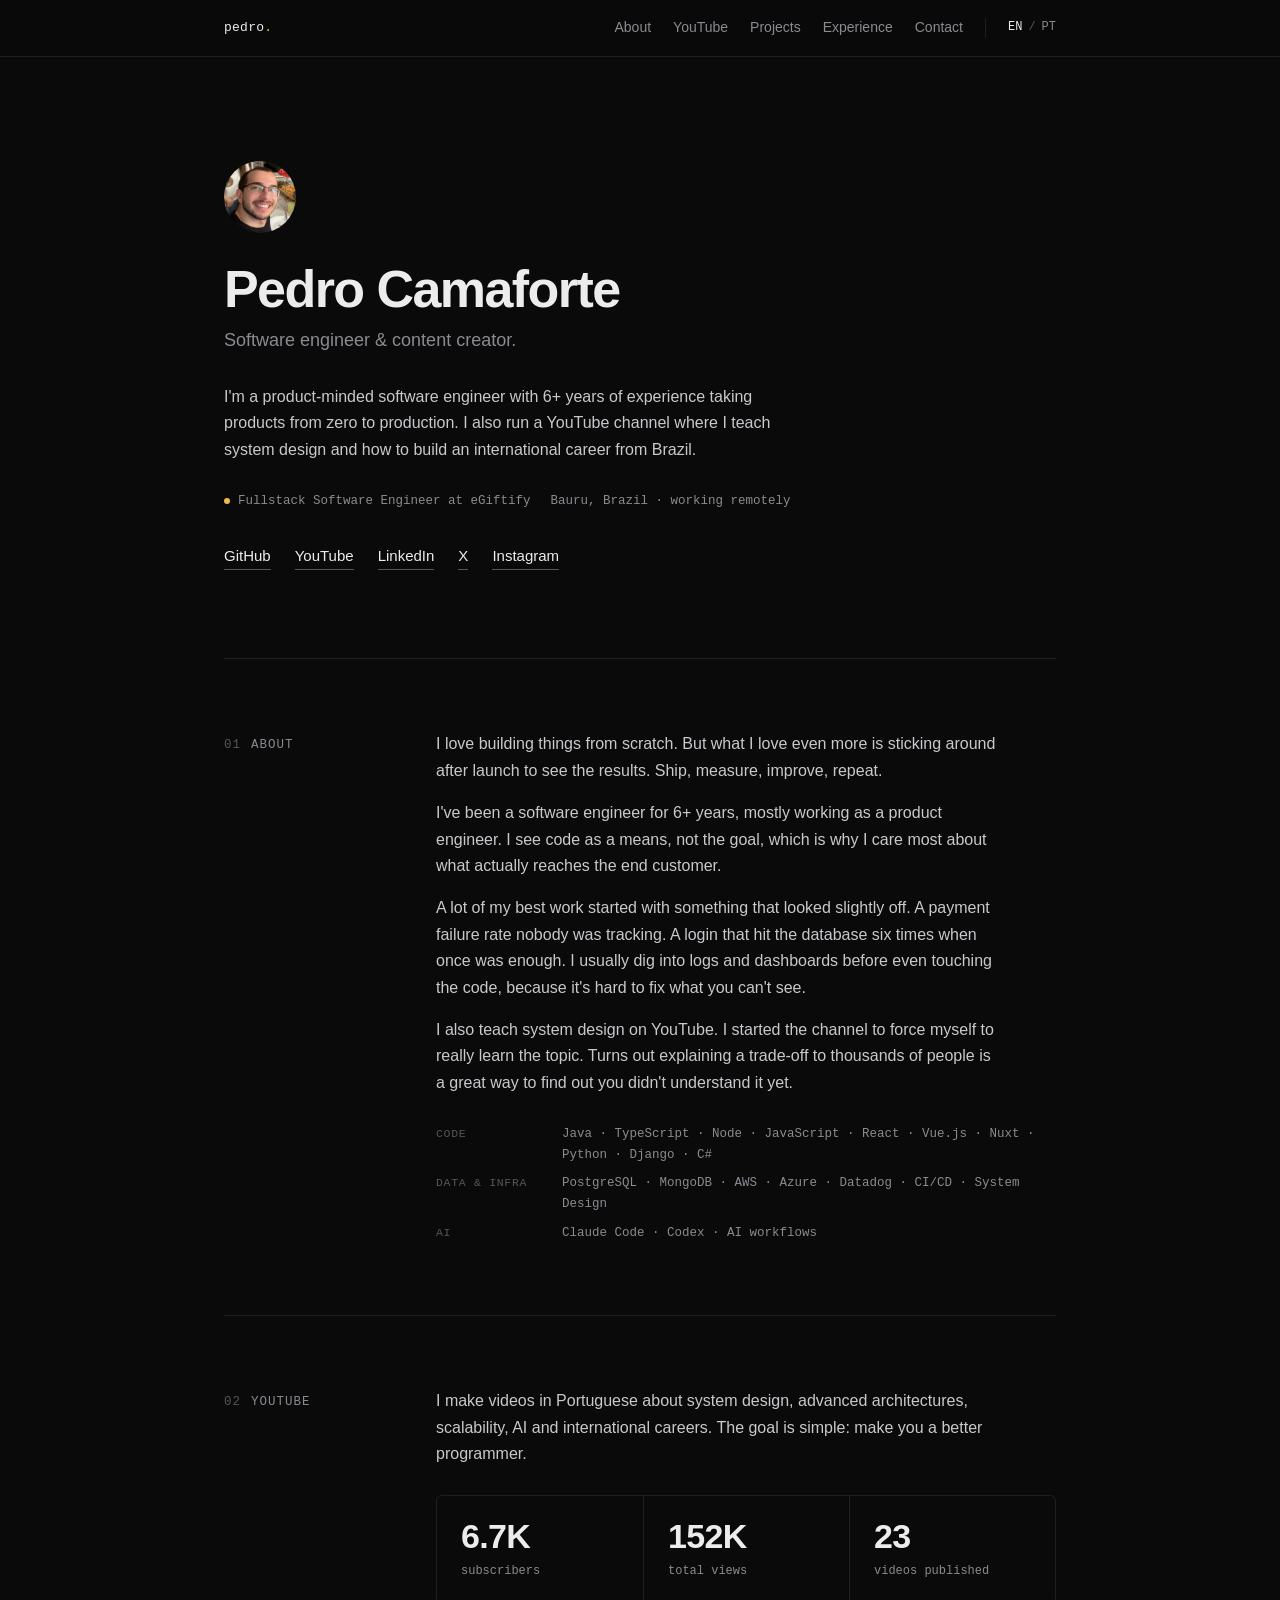
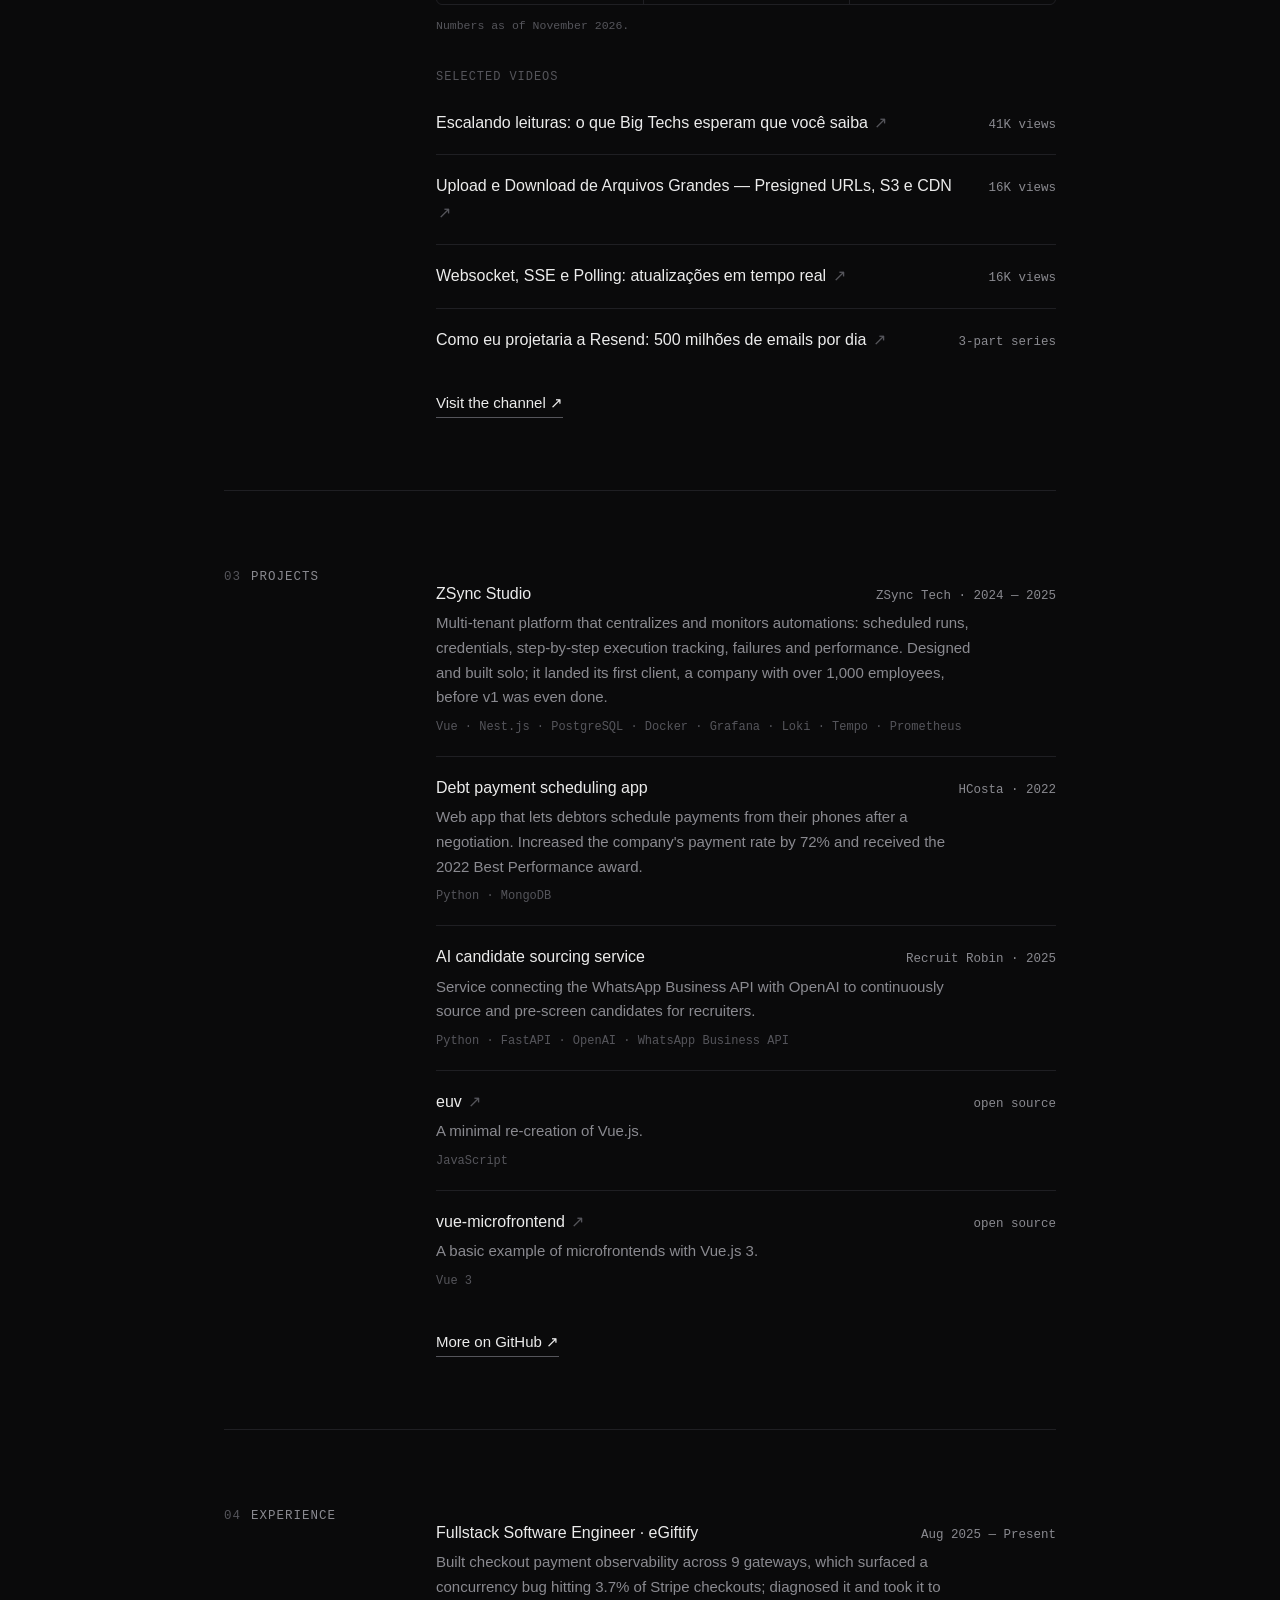
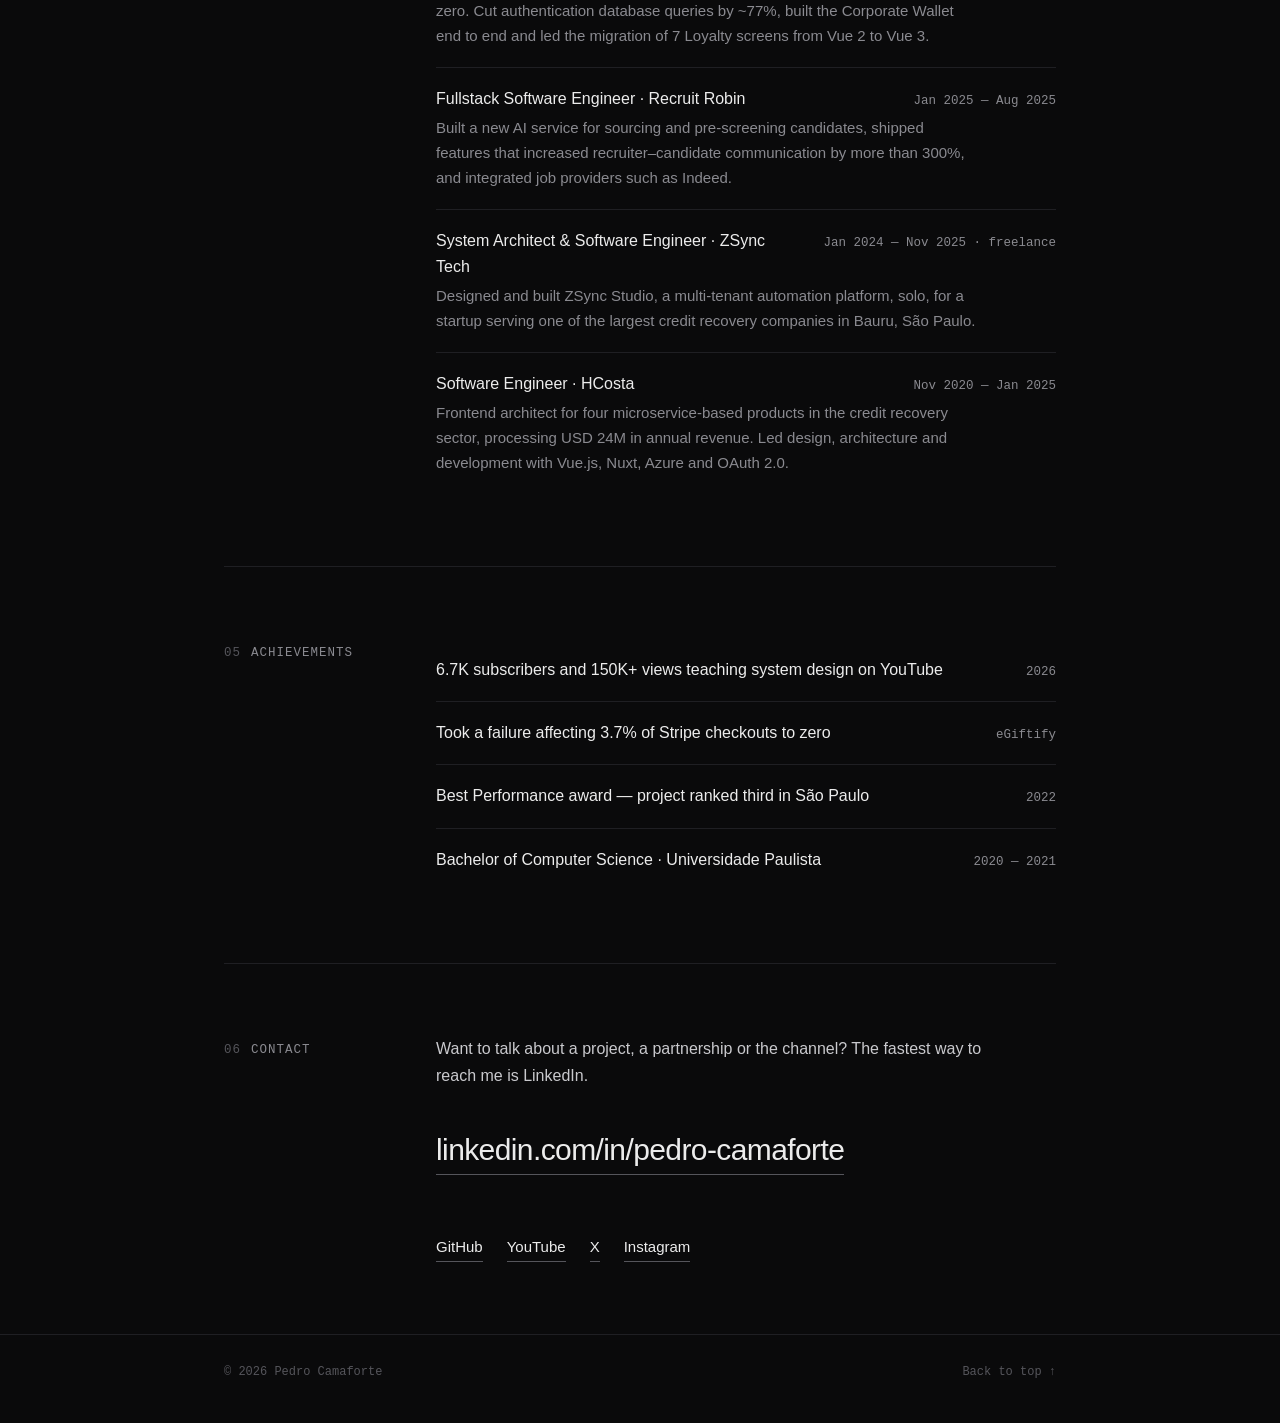
==== commit dd818a3a: "Use LinkedIn about text, add city, name ZSync Studio project Co-Authored-By: Claude Fable 5.2 <norep" ====
--- a/index.html
+++ b/index.html
@@ -72,7 +72,7 @@
 
     <p class="meta">
       <span><span class="dot"></span>Fullstack Software Engineer at eGiftify</span>
-      <span>Brazil · working remotely</span>
+      <span>Bauru, Brazil · working remotely</span>
     </p>
 
     <p class="links">
@@ -89,9 +89,10 @@
     <h2><span class="n">01</span>About</h2>
     <div>
       <div class="lead">
-        <p>I treat code as a means, not the goal: what matters is what reaches the customer. I own work end to end, from architecture decisions to rollout, including the silent bugs nobody else was looking for.</p>
-        <p>Over the last six years I've been a frontend architect in the credit recovery sector, built AI-powered recruiting tools at Recruit Robin, and today I work on checkout, loyalty and corporate wallet products at eGiftify.</p>
-        <p>I use AI heavily in my daily workflow to ship faster without lowering the bar.</p>
+        <p>I love building things from scratch. But what I love even more is sticking around after launch to see the results. Ship, measure, improve, repeat.</p>
+        <p>I've been a software engineer for 6+ years, mostly working as a product engineer. I see code as a means, not the goal, which is why I care most about what actually reaches the end customer.</p>
+        <p>A lot of my best work started with something that looked slightly off. A payment failure rate nobody was tracking. A login that hit the database six times when once was enough. I usually dig into logs and dashboards before even touching the code, because it's hard to fix what you can't see.</p>
+        <p>I also teach system design on YouTube. I started the channel to force myself to really learn the topic. Turns out explaining a trade-off to thousands of people is a great way to find out you didn't understand it yet.</p>
       </div>
 
       <dl class="stack">
@@ -148,10 +149,10 @@
     <div>
       <ul class="rows">
         <li class="row">
-          <span class="title">Multi-tenant automation platform</span>
+          <span class="title">ZSync Studio</span>
           <span class="side">ZSync Tech · 2024 — 2025</span>
-          <span class="desc">Automation management system for one of the largest credit recovery companies in Bauru, São Paulo, which manages over USD 72M in annual transactions. Designed and built solo, with role-based permissions, scheduled executions and full observability.</span>
-          <span class="tags">Node · Vue · PostgreSQL · Docker · Grafana · Loki · Tempo · Prometheus</span>
+          <span class="desc">Multi-tenant platform that centralizes and monitors automations: scheduled runs, credentials, step-by-step execution tracking, failures and performance. Designed and built solo; it landed its first client, a company with over 1,000 employees, before v1 was even done.</span>
+          <span class="tags">Vue · Nest.js · PostgreSQL · Docker · Grafana · Loki · Tempo · Prometheus</span>
         </li>
         <li class="row">
           <span class="title">Debt payment scheduling app</span>
@@ -200,7 +201,7 @@
       <li class="row">
         <span class="title">System Architect &amp; Software Engineer · ZSync Tech</span>
         <span class="side">Jan 2024 — Nov 2025 · freelance</span>
-        <span class="desc">Designed and built a multi-tenant automation platform solo, for a startup serving one of the largest credit recovery companies in Bauru, São Paulo.</span>
+        <span class="desc">Designed and built ZSync Studio, a multi-tenant automation platform, solo, for a startup serving one of the largest credit recovery companies in Bauru, São Paulo.</span>
       </li>
       <li class="row">
         <span class="title">Software Engineer · HCosta</span>
